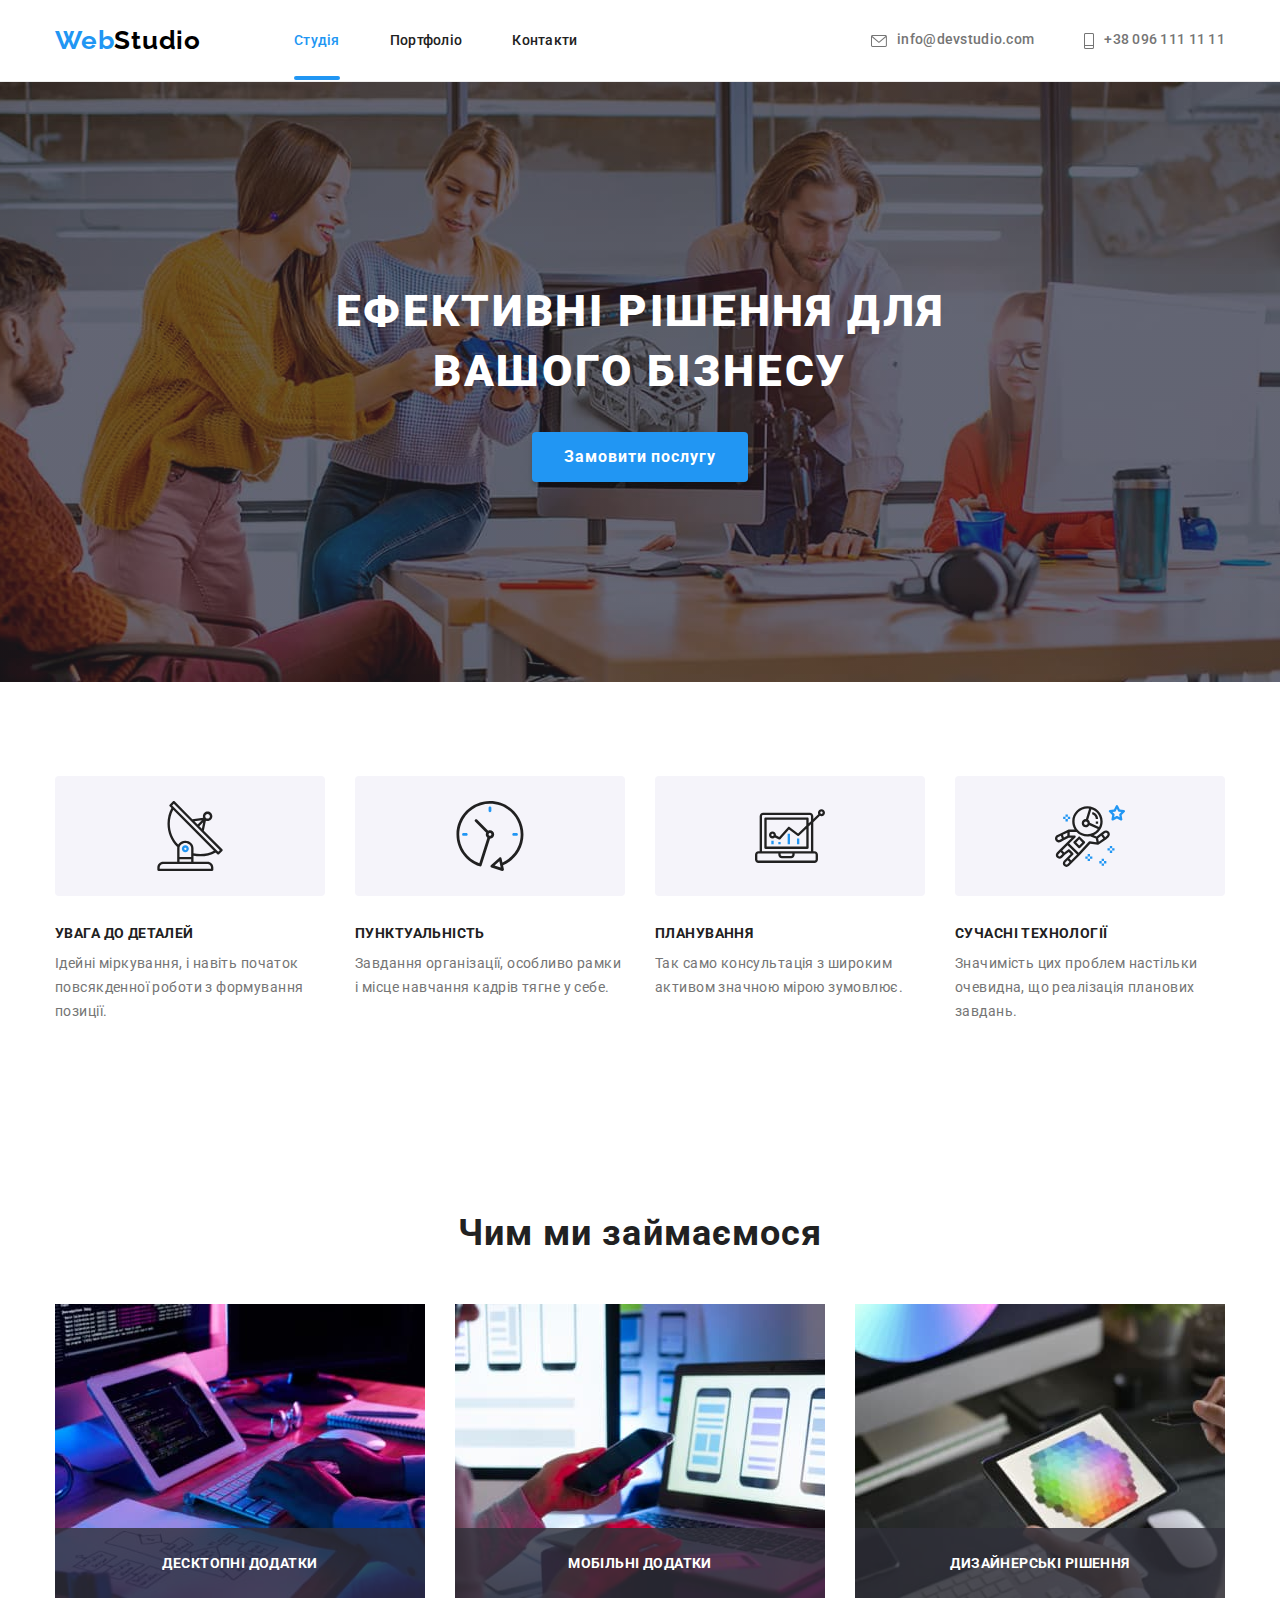
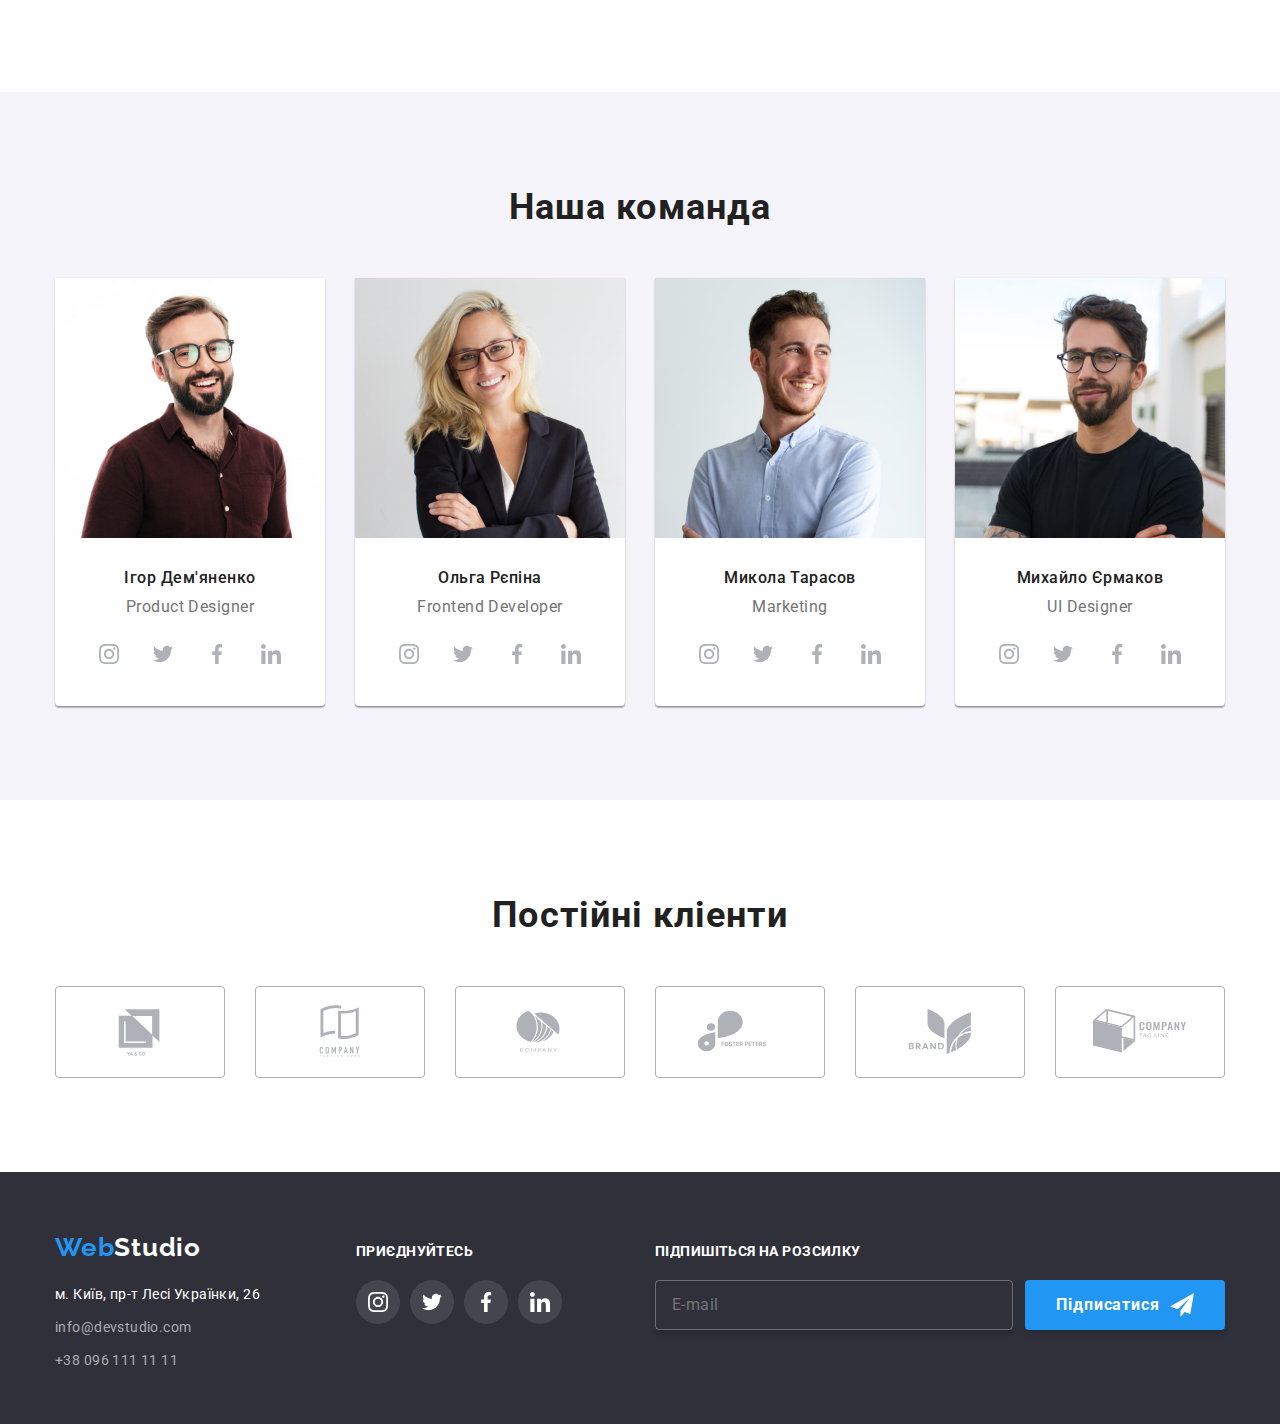
==== index.html @ 74bf46b8 "BEM&SASS" ====
<!DOCTYPE html>
<html lang="uk">

<head>
    <meta charset="UTF-8" />
    <meta http-equiv="X-UA-Compatible" content="IE=edge" />
    <meta name="viewport" content="width=device-width, initial-scale=1.0" />
    <title>Студія</title>
    <link href="https://fonts.googleapis.com/css2?family=Raleway:wght@700&family=Roboto:wght@400;500;700;900&display=swap"
        rel="stylesheet">
    <link rel="stylesheet" href="https://cdnjs.cloudflare.com/ajax/libs/modern-normalize/1.0.0/modern-normalize.min.css"/>
    <link rel="stylesheet" href="./css/reset.css">
    <link rel="stylesheet" href="./css/main.min.css">
</head>

<body>
    <!-- шапка сайту -->
    <header class="header">
        <div class="container main-nav">
        <nav class="main-nav">
                <a class="logo" href="./index.html" lang="en"><span class="logo-accent">Web</span>Studio</a>
                <ul class="site-nav list">
                    <li class="item"><a class="link current" href="./index.html">Студія</a></li>
                    <li class="item"><a class="link" href="./portfolio.html">Портфоліо</a></li>
                    <li class="item"><a class="link" href="#">Контакти</a></li>
                </ul>
        </nav>
        <ul class="contact-nav list">
            <li class="item">
                <a class="link mail-header" href="mailto:info@devstudio.com">
                <svg class="icon-envelope" width="16" height="12"><use href="./images/sprite.svg#icon-envelope"></use></svg>info@devstudio.com</a>
            </li>
            <li class="item">
                <a class="link phone-header" href="tel:+380961111111"><svg class="icon-mobile" width="10" height="16"><use href="./images/sprite.svg#icon-mobile"></use></svg>+38 096 111 11 11</a>
            </li>
        </ul>
        </div>
    </header>

    <main>    
        <!-- перша секция - HERO -->
    <section class="hero overlay">
    <div class="container hero__container">
        <h1 class="hero__title">Ефективні рішення для вашого бізнесу</h1>
        <button type="button" class="btn hero__btn" data-modal-open>Замовити послугу</button>
    </div>
    </section>
        
        <!-- першаа секція - Особливості -->
        <section class="section">
        <div class="container">
            <h2 class="visually-hidden">Особливості</h2>
            <ul class="list features-list">
                <li class="features-item">
                    <div class="features-icon">
                        <svg width="70" height="70">
                        <use href="./images/sprite.svg#icon-antenna"></use>
                        </svg>
                    </div>
                    <h3 class="features-title">УВАГА ДО ДЕТАЛЕЙ</h3>
                    <p class="features-text">Ідейні міркування, і навіть початок повсякденної роботи з формування позиції.</p>
                </li>
                <li class="features-item">
                    <div class="features-icon">
                        <svg width="70" height="70">
                            <use href="./images/sprite.svg#icon-clock"></use>
                        </svg>
                    </div>
                    <h3 class="features-title">ПУНКТУАЛЬНІСТЬ</h3>
                    <p class="features-text">Завдання організації, особливо рамки і місце навчання кадрів тягне у себе.</p>
                </li>
                <li class="features-item">
                    <div class="features-icon">
                        <svg width="70" height="70">
                            <use href="./images/sprite.svg#icon-diagram"></use>
                        </svg>
                    </div>
                    <h3 class="features-title">ПЛАНУВАННЯ</h3>
                    <p class="features-text">Так само консультація з широким активом значною мірою зумовлює.</p>
                </li>
                <li class="features-item">
                    <div class="features-icon">
                        <svg width="70" height="70">
                            <use href="./images/sprite.svg#icon-astronaut"></use>
                        </svg>
                    </div>
                    <h3 class="features-title">СУЧАСНІ ТЕХНОЛОГІЇ</h3>
                    <p class="features-text">Значимість цих проблем настільки очевидна, що реалізація планових завдань.</p>
                </li>
            </ul>
        </div>
        </section>
       
        <!-- друга секція - Чим займаємося -->
        <section class="section second">
        <div class="container">
        <h2 class="main-title">Чим ми займаємося</h2>
            <ul class="box-list">
                <li class="image thumb">
                    <img  src="./images/box_1.jpg" alt="Managment" width="370">
                    <p class="label-text">Десктопні додатки</p>
                </li>
                <li class="image thumb">
                    <img src="./images/box_2.jpg" alt="Frontend" width="370">
                    <p class="label-text">Мобільні додатки</p>
                </li>
                <li class="image thumb">
                    <img src="./images/box_3.jpg" alt="UI design" width="370">
                    <p class="label-text">Дизайнерські рішення</p>
                </li>
            </ul> 
        </div>
        </section>
        
        <!-- третя секція - Наша команда -->
        <section class="section stuff">
         <div class="container">
           <h2 class="main-title">Наша команда</h2>
            <ul class="stuff-list">
                <li class="stuff-item">
                    <img src="./images/Demyanenko.jpg" alt="Фото Ігоря Дем'яненко" width="270">
                    <div class="team-box">
                        <h3 class="stuff-name">Ігор Дем'яненко</h3>
                        <p class="stuff-position" lang="en">Product Designer</p> 
                        <ul class="social-link-list">
                            <li>
                                <a href="" aria-label="Instagram" class="social-link"><svg class="icon-social-link" width="20" height="20">
                                        <use href="./images/sprite.svg#icon-instagram"></use>
                                    </svg></a>
                            </li>
                            <li>
                                <a href="" aria-label="Twitter" class="social-link"><svg class="icon-social-link" width="20" height="20">
                                        <use href="./images/sprite.svg#icon-twitter"></use>
                                    </svg></a>
                            </li>
                            <li>
                                <a href="" aria-label="Facebook" class="social-link"><svg class="icon-social-link" width="20" height="20">
                                        <use href="./images/sprite.svg#icon-facebook"></use>
                                    </svg></a>
                            </li>
                            <li>
                                <a href="" aria-label="Linkedin" class="social-link"><svg class="icon-social-link" width="20" height="20">
                                        <use href="./images/sprite.svg#icon-linkedin"></use>
                                    </svg></a>
                            </li>
                        </ul>
                    </div>
                </li>
                <li class="stuff-item">
                    <img src="./images/Repina.jpg" alt="Фото Ольги Рєпіної" width="270">
                    <div class="team-box">
                        <h3 class="stuff-name">Ольга Рєпіна</h3>
                        <p class="stuff-position" lang="en">Frontend Developer</p>                        
                    <ul class="social-link-list">
                        <li>
                            <a href="" aria-label="Instagram" class="social-link"><svg class="icon-social-link" width="20" height="20">
                                    <use href="./images/sprite.svg#icon-instagram"></use>
                                </svg></a>
                        </li>
                        <li>
                            <a href="" aria-label="Twitter" class="social-link"><svg class="icon-social-link" width="20" height="20">
                                    <use href="./images/sprite.svg#icon-twitter"></use>
                                </svg></a>
                        </li>
                        <li>
                            <a href="" aria-label="Facebook" class="social-link"><svg class="icon-social-link" width="20" height="20">
                                    <use href="./images/sprite.svg#icon-facebook"></use>
                                </svg></a>
                        </li>
                        <li>
                            <a href="" aria-label="Linkedin" class="social-link"><svg class="icon-social-link" width="20" height="20">
                                    <use href="./images/sprite.svg#icon-linkedin"></use>
                                </svg></a>
                        </li>
                    </ul>
                </div>
                </li>
                <li class="stuff-item">
                    <img src="./images/Tarasov.jpg" alt="Фото Миколи Тарасова" width="270">
                    <div class="team-box">
                        <h3 class="stuff-name">Микола Тарасов</h3>
                        <p class="stuff-position" lang="en">Marketing</p>
                    <ul class="social-link-list">
                        <li>
                            <a href="" aria-label="Instagram" class="social-link"><svg class="icon-social-link" width="20" height="20">
                                    <use href="./images/sprite.svg#icon-instagram"></use>
                                </svg></a>
                        </li>
                        <li>
                            <a href="" aria-label="Twitter" class="social-link"><svg class="icon-social-link" width="20" height="20">
                                    <use href="./images/sprite.svg#icon-twitter"></use>
                                </svg></a>
                        </li>
                        <li>
                            <a href="" aria-label="Facebook" class="social-link"><svg class="icon-social-link" width="20" height="20">
                                    <use href="./images/sprite.svg#icon-facebook"></use>
                                </svg></a>
                        </li>
                        <li>
                            <a href="" aria-label="Linkedin" class="social-link"><svg class="icon-social-link" width="20" height="20">
                                    <use href="./images/sprite.svg#icon-linkedin"></use>
                                </svg></a>
                        </li>
                    </ul>
                    </div>
                </li>
                <li class="stuff-item">
                    <img src="./images/Ermakov.jpg" alt="фото Михайла Єрмакова" width="270">
                    <div class="team-box">
                        <h3 class="stuff-name">Михайло Єрмаков</h3>
                        <p class="stuff-position" lang="en">UI Designer</p>
                    <ul class="social-link-list">
                        <li class="social-link-items list">
                            <a href="" aria-label="Instagram" class="social-link"><svg class="icon-social-link" width="20" height="20">
                                    <use href="./images/sprite.svg#icon-instagram"></use>
                                </svg></a>
                        </li>
                        <li class="list">
                            <a href="" aria-label="Twitter" class="social-link"><svg class="icon-social-link" width="20" height="20">
                                    <use href="./images/sprite.svg#icon-twitter"></use>
                                </svg></a>
                        </li>
                        <li class="list">
                            <a href="" aria-label="Facebook" class="social-link"><svg class="icon-social-link" width="20" height="20">
                                    <use href="./images/sprite.svg#icon-facebook"></use>
                                </svg></a>
                        </li>
                        <li class="list">
                            <a href="" aria-label="Linkedin" class="social-link"><svg class="icon-social-link" width="20" height="20">
                                    <use href="./images/sprite.svg#icon-linkedin"></use>
                                </svg></a>
                        </li>
                    </ul>
                    </div>
                </li>
            </ul>
        </div>
        </section>
        <!-- четверта секція - Постійні кліенти -->
        <section class="section clients">
            <div class="container">
                <h2 class="main-title clients__main-title">Постійні кліенти</h2>
                <ul class="clients__clients-list">
                    <li>
                        <a href="" class="clients__clients-link"><svg class="clients__icon-client">
                            <use href="./images/sprite.svg#icon-client1"></use>
                        </svg></a>
                    </li>
                    <li>
                        <a href="" class="clients__clients-link"><svg class="clients__icon-client">
                            <use href="./images/sprite.svg#icon-client2"></use>
                        </svg></a>
                    </li>
                    <li>
                        <a href="" class="clients__clients-link"><svg class="clients__icon-client">
                            <use href="./images/sprite.svg#icon-client3"></use>
                        </svg></a>
                    </li>
                    <li>
                        <a href="" class="clients__clients-link"><svg class="clients__icon-client">
                            <use href="./images/sprite.svg#icon-client4"></use>
                        </svg></a>
                    </li>
                    <li>
                         <a href="" class="clients__clients-link"><svg class="clients__icon-client">
                            <use href="./images/sprite.svg#icon-client5"></use>
                        </svg></a>
                    </li>
                    <li>
                         <a href="" class="clients__clients-link"><svg class="clients__icon-client">
                            <use href="./images/sprite.svg#icon-client6"></use>
                        </svg></a>
                    </li>
                </ul>

            </div>
        </section>
    </main>
   
    <!-- підвал -->
<footer>
<div class="container">
        <div class="address-container">
        <a class="footer-logo" href="./index.html" lang="en"><span class="footer-accent">Web</span>Studio</a>
        <address class="footer-address">
            <ul>
                <li class="address"><a class="address-link" href="https://goo.gl/maps/dvsHGnvY2BBrPFE57" target="_blank" rel="noopener norefferer nofollw">м.
                        Київ, пр-т Лесі Українки, 26</a></li>
                <li class="address"><a class="mail-link" href="mailto:info@devstudio.com" lang="en">info@devstudio.com</a></li>
                <li class="address"><a class="phone-link" href="tel:+380961111111">+38 096 111 11 11</a></li>
            </ul>
        </address>
    </div>
    <div class="social-container">
        <p class="social-title">приєднуйтесь</p>
        <ul class="social-link-list">
            <li>
                <a href="" aria-label="Instagram" class="social-link"><svg class="icon-social-link" width="20" height="20">
                        <use href="./images/sprite.svg#icon-instagram"></use>
                    </svg></a>
            </li>
            <li>
                <a href="" aria-label="Twitter" class="social-link"><svg class="icon-social-link" width="20" height="20">
                        <use href="./images/sprite.svg#icon-twitter"></use>
                    </svg></a>
            </li>
            <li>
                <a href="" aria-label="Facebook" class="social-link"><svg class="icon-social-link" width="20" height="20">
                        <use href="./images/sprite.svg#icon-facebook"></use>
                    </svg></a>
            </li>
            <li">
                <a href="" aria-label="Linkedin" class="social-link"><svg class="icon-social-link" width="20" height="20">
                        <use href="./images/sprite.svg#icon-linkedin"></use>
                    </svg></a>
            </li>
        </ul>
    </div>
    <div class="send-container">
        <p class="send-title">Підпишіться на розсилку</p>
        <div class="send-box">
            <input type="email" class="send-box-input" name="send-email" placeholder="E-mail" />
            <button type="submit" class="btn send-btn">Підписатися<svg width="24" height="24">
                <use href="./images/icons.svg#icon-send"></use>
                    </svg></button>
        </div>
    </div>
</div>
</footer>
<div class="backdrop is-hidden" data-modal>
    <div class="modal">
        <button type="button" class="close-btn" data-modal-close><svg class="close-icon" width="18" height="18">
            <use href="./images/icons.svg#icon-close"></use>
        </svg></button>
                <p class="modal-title">Залиште свої дані, ми вам передзвонимо</p>
                <form class="modal-form">
                    <div class="modal-field">
                        <label for="user-name" class="modal-label">Ім'я</label>
                        <div class="input-wrap">
                            <input type="text" class="modal-input" name="user-name" id="user-name" />
                            <svg class="input-icon" width="18" height="18">
                                <use href="./images/icons.svg#icon-person"></use>
                            </svg>
                        </div>
                    </div>
                    <div class="modal-field">
                        <label for="user-phone" class="modal-label">Телефон</label>
                        <div class="input-wrap">
                            <input id="user-phone" type="tel" class="modal-input" name="user-phone"  />
                            <svg class="input-icon" width="18" height="18">
                                <use href="./images/icons.svg#icon-phone"></use>
                            </svg>
                        </div>
                    </div>
                    <div class="modal-field">
                        <label for="user-email" class="modal-label">Пошта</label>
                        <div class="input-wrap">
                            <input id="user-email" type="email" class="modal-input" name="user-email"  />
                            <svg class="input-icon" width="18" height="18">
                                <use href="./images/icons.svg#icon-email"></use>
                            </svg>
                        </div>
                    </div>
                    <div class="modal-field">
                        <label for="user-comment" class="modal-label">Коментар</label>
                        <textarea id="user-comment" name="user-comment"  class="modal-text" placeholder="Введіть текст"></textarea>
                    </div>
                    <div class="modal-field-check">
                        <input id="privacy" type="checkbox" class="input-check visually-hidden" name="privacy" value="true"  />
                        <label for="privacy" class="check-text">
                                <span><svg class="check-icon" width="16" height="15">
                                <use href="./images/icons.svg#icon-check"></use>
                                </svg></span>
                                Погоджуюся з розсилкою та приймаю<a href="#">Умови договору</a>       
                        </label>
                    </div>
                    <button type="submit" class="submit-btn btn">Відправити</button>
                </form>
                </div>
</div>
<script src="./js/modal.js"></script>
</body>
</html>
---- css/main.min.css ----
*,*::before,*::after{box-sizing:border-box}p,h1,h2,h3,h4,h5,h6{margin:0}ul,ol{margin:0;padding-left:0;list-style:none}button{cursor:pointer;font-family:inherit}address{font-style:normal}a{text-decoration:none}img{display:block}:root{--basic-color: #757575;--basic-white: #FFF;--logo-color: #000;--accent-color: #2196F3;--header-link: #212121;--hero-background: #2F303A;--section-background: #F5F4FA;--footer-contacts: rgba(255, 255, 255, 0.6);--btn-hover: #188CE8;--hero-overlay: rgba(47, 48, 58, 0.4);--client-bgnc: #AFB1B8;--transition-func: 250ms cubic-bezier(0.4, 0, 0.2, 1)}.visually-hidden{position:absolute;width:1px;height:1px;margin:-1px;border:0;padding:0;white-space:nowrap;-webkit-clip-path:inset(100%);clip-path:inset(100%);clip:rect(0 0 0 0);overflow:hidden}.is-hidden{visibility:hidden;opacity:0;pointer-events:none}html{box-sizing:border-box}body{font-family:"Roboto",sans-serif;color:var(--basic-color);background-color:var(--basic-white)}.logo{display:block;padding-top:25px;padding-bottom:25px;margin-right:93px;font-family:"Raleway",sans-serif;font-weight:700;font-size:26px;line-height:1.2;letter-spacing:.03em;color:var(--logo-color);text-decoration:none}.logo-accent{color:var(--accent-color);text-decoration:none}.link{color:var(--header-link);text-decoration:none;font-weight:500;font-size:14px;line-height:1.1;letter-spacing:.02em}.main-nav{display:flex;align-items:center}.site-nav{display:flex}.site-nav .link{display:block;padding-top:32px;padding-bottom:32px;transition:color var(--transition-func),text-shadow var(--transition-func)}.site-nav .link:hover,.site-nav .link:focus,.site-nav .link:active{color:var(--accent-color);text-shadow:0px 4px 4px rgba(0,0,0,.25)}.site-nav .item{position:relative}.site-nav .item:not(:last-child){margin-right:50px}.current{color:var(--accent-color)}.current::after{content:"";position:absolute;left:0;bottom:0;height:4px;border-radius:2px;width:100%;background-color:var(--accent-color)}.contact-nav{display:flex;margin-left:auto}.contact-nav .item:not(:last-child){margin-right:50px}.contact-nav .item{align-items:center}.contact-nav .link{display:block;padding-top:32px;padding-bottom:32px;color:var(--basic-color);text-decoration:none;font-weight:500;font-size:14px;line-height:1.1;letter-spacing:.02em;transition:color var(--transition-func)}.contact-nav .link:hover,.contact-nav .link:focus{color:var(--accent-color)}.icon-envelope{fill:currentColor;margin-right:10px;vertical-align:middle}.icon-mobile{fill:currentColor;margin-right:10px;vertical-align:middle}.btn{color:var(--basic-white);background-color:var(--accent-color);font-weight:700;font-size:16px;line-height:1.88;letter-spacing:.06em;box-shadow:0px 4px 4px rgba(0,0,0,.15);border-style:none;border-radius:4px;transition:background-color var(--transition-func),box-shadow var(--transition-func)}.btn:hover,.btn:focus{background-color:var(--btn-hover);box-shadow:0px 4px 4px rgba(0,0,0,.25)}.section{padding-top:94px;padding-bottom:94px}.container{width:1200px;margin-left:auto;margin-right:auto;padding-left:15px;padding-right:15px}.overlay{max-width:1600px;height:600px;margin-left:auto;margin-right:auto;background-color:#757575;background-image:linear-gradient(to right, var(--hero-overlay), var(--hero-overlay)),url("../images/hero-image.jpg");background-repeat:no-repeat;background-position:center;background-size:cover}.main-title{margin-bottom:50px;font-size:36px;font-weight:700;line-height:1.17;letter-spacing:.03em;text-align:center;color:var(--header-link)}.list{display:flex;justify-content:center}.social-link{width:44px;height:44px;display:inline-flex;align-items:center;justify-content:center;border:none;border-radius:50%;color:#afb1b8;background-color:rgba(0,0,0,0);transition:color var(--transition-func),background-color var(--transition-func)}.social-link:hover,.social-link:focus{background-color:var(--accent-color);color:#fff}.icon-social-link{fill:currentColor;transition:fill var(--transition-func)}.icon-social-link:hover,.icon-social-link:focus{fill:currentColor}.header{border-bottom:1px solid #ececec}.hero{padding-top:200px;padding-bottom:200px;background-color:var(--hero-background);text-align:center}.hero__container{width:696px}.hero__title{margin-bottom:30px;color:var(--basic-white);font-weight:900;font-size:44px;line-height:1.36;letter-spacing:.06em;text-transform:uppercase}.hero__btn{padding:10px 32px}.features-list{display:flex;gap:30px}.features-item{flex-basis:calc((100% - 90px)/4)}.features-icon{width:270px;height:120px;display:flex;justify-content:center;align-items:center;margin-bottom:30px;background-color:#f5f4fa;border-radius:4px}.features-title{margin-bottom:10px;color:var(--header-link);font-weight:700;font-size:14px;line-height:1.14;letter-spacing:.03em;text-transform:uppercase}.features-text{margin-bottom:0;font-size:14px;line-height:1.7;letter-spacing:.03em}.box-list{display:flex;justify-content:center;font-size:0;gap:30px;margin:0 auto}.image.thumb{position:relative;overflow:hidden}.label-text{font-family:"Roboto";font-weight:700;font-size:14px;line-height:16px;text-align:center;align-items:center;letter-spacing:.03em;text-transform:uppercase;color:var(--basic-white);background-color:rgba(47,48,58,.8);width:100%;height:70px;position:absolute;bottom:0;right:0;margin:0;padding-top:27px;padding-bottom:27px}.section.stuff{background-color:var(--section-background)}.stuff-list{display:flex;justify-content:center}.stuff-item{font-size:0;background:var(--basic-white);box-shadow:0px 1px 3px rgba(0,0,0,.12),0px 1px 1px rgba(0,0,0,.14),0px 2px 1px rgba(0,0,0,.2);border-radius:0px 0px 4px 4px}.stuff-item:not(:last-child){margin-right:30px}.stuff-name{margin-bottom:10px;color:var(--header-link);font-weight:500;font-size:16px;line-height:1.19;letter-spacing:.03em;text-align:center}.stuff-position{margin:0;color:var(--basic-color);font-size:16px;line-height:1.19;letter-spacing:.03em;text-align:center;margin-bottom:16px}.team-box{padding:30px 32px}.social-link-list{display:flex;gap:10px}.clients__clients-list{display:flex;gap:30px}.clients__clients-link{display:flex;width:170px;height:92px;color:#afb1b8;border:1px solid #afb1b8;border-radius:4px;display:flex;justify-content:center;align-items:center;transition:color var(--transition-func),border-color var(--transition-func)}.clients__clients-link:hover,.clients__clients-link:focus{color:var(--accent-color);border-color:var(--accent-color)}.clients__icon-client{width:106px;height:60px;fill:currentColor}.clients__icon-client:hover,.clients__icon-client:focus{fill:currentColor}footer{height:252px;margin:0 auto;background-color:var(--hero-background);padding-top:60px;padding-bottom:60px}footer .container{display:flex;align-items:baseline}.address-container{margin-right:70px;width:231px;height:132px}.footer-logo,.footer-accent{font-family:"Raleway";font-weight:700;font-size:26px;line-height:31px;letter-spacing:.03em;text-decoration:none}.footer-logo{color:var(--basic-white)}.footer-accent{color:var(--accent-color)}.footer-address{font-style:normal;margin-top:20px}.address:not(:last-child){margin-bottom:9px}.address-link,.mail-link,.phone-link{text-decoration:none;font-weight:400;font-size:14px;line-height:1.71;letter-spacing:.03em;transition:color var(--transition-func),text-shadow var(--transition-func)}.address-link{color:var(--basic-white)}.mail-link,.phone-link{color:var(--footer-contacts)}.address-link:hover,.mail-link:hover,.phone-link:hover,.address-link:focus,.mail-link:focus,.phone-link:focus{color:var(--accent-color);text-shadow:0px 4px 4px rgba(0,0,0,.25)}.social-container{margin-right:93px;width:206px;padding:0}.social-title,.send-title{text-transform:uppercase;font-family:"Roboto";font-style:normal;font-weight:700;font-size:14px;line-height:1.14;letter-spacing:.03em;text-transform:uppercase;color:#fff;margin-bottom:20px}.social-link{background-color:rgba(255,255,255,.1)}footer .icon-social-link{color:#fff}.send-container{max-width:570px;padding:0}.send-box{padding:0;margin:0;display:flex;align-items:center;justify-content:center;gap:12px}.send-box-input{width:358px;height:50px;font-style:normal;font-weight:400;font-size:16px;line-height:1.25;display:flex;align-items:center;letter-spacing:.03em;background-color:rgba(0,0,0,0);border:1px solid rgba(255,255,255,.3);box-shadow:0px 4px 4px rgba(0,0,0,.15);border-radius:4px;padding-left:16px}.send-box-input:focus{color:#757575}.send-btn{width:200px;height:50px;display:flex;align-items:center;justify-content:center;gap:10px}backdrop{position:fixed;top:0;width:100%;height:100%;background-color:rgba(0,0,0,.2);border:1px solid rgba(0,0,0,.1019607843);box-shadow:0px 1px 3px rgba(0,0,0,.12),0px 1px 1px rgba(0,0,0,.14),0px 2px 1px rgba(0,0,0,.2);border-radius:4px;transition:opacity 300ms linear,visibility 300ms linear}.modal{width:528px;min-height:581px;background-color:#fff;border-radius:4px;box-shadow:0px 1px 3px rgba(0,0,0,.12),0px 1px 1px rgba(0,0,0,.14),0px 2px 1px rgba(0,0,0,.2);position:absolute;top:50%;left:50%;transform:translate(-50%, -50%) scaleY(1);transition:transform 500ms cubic-bezier(0.4, 0, 0.2, 1);padding:40px}.backdrop.is-hidden .modal{transform:translate(-50%, 0%) scale(0)}.close-btn{position:absolute;right:8px;top:8px;width:30px;height:30px;border:1px solid rgba(0,0,0,.1);border-radius:50%;background-color:rgba(0,0,0,0);color:#000;display:flex;align-items:center;justify-content:center}.close-btn:hover,.close-btn:focus{fill:var(--accent-color)}.modal-title{font-weight:700;color:#212121;font-size:20px;line-height:1.15;text-align:center;color:var(--header-link);margin-bottom:12px}.modal-field{margin-bottom:10px}.modal-label{font-size:12px;line-height:1.16;letter-spacing:.01em;margin-bottom:4px;color:var(--basic-color)}.modal-input{width:100%;height:40px;outline:rgba(0,0,0,0);font-size:14px;padding-left:32px;border:1px solid rgba(33,33,33,.2);border-radius:4px}.modal-input:focus{border-color:var(--accent-color)}.modal-input:focus+.input-icon{fill:var(--accent-color)}.input-wrap{position:relative}.input-icon{position:absolute;left:12px;top:50%;transform:translateY(-50%)}.modal-text{width:100%;height:120px;font-size:12px;line-height:1.16;letter-spacing:.01em;border:1px solid rgba(33,33,33,.2);border-radius:4px;outline:rgba(0,0,0,0);color:rgba(117,117,117,.5);padding:12px 16px;resize:none;color:rgba(117,117,117,.5)}.modal-field-check{margin:0;padding:0;width:428px}.check-text{font-size:14px;line-height:1.71;color:var(--basic-color);display:flex;align-items:center;justify-content:center;margin:0;padding:0;margin-bottom:30px}.check-text span{width:16px;height:15px;border:2px solid #303030;border-radius:3px;margin-right:7px;fill:rgba(0,0,0,0);display:flex}.check-text a{font-size:inherit;line-height:1.71;text-decoration:underline;text-underline-position:under;color:var(--accent-color);margin-left:9px}.input-check:checked+.check-text span{background-color:var(--accent-color);border:rgba(0,0,0,0);fill:#fff}.input-check:focus+.check-text span{border-color:var(--accent-color)}.submit-btn{width:200px;height:50px;display:flex;align-items:center;justify-content:center;margin:0 auto;cursor:pointer}.portfolio__portfolio-list{margin-bottom:50px;gap:8px}.portfolio__portfolio-list-btn{padding:6px 22px;color:var(--header-link);background-color:var(--section-background);font-family:inherit;font-weight:500;font-size:16px;line-height:1.62;letter-spacing:.03em;border:1px solid rgba(0,0,0,0);border-style:none;border-radius:4px;cursor:pointer;transition:color var(--transition-func),background-color var(--transition-func),box-shadow var(--transition-func)}.portfolio__portfolio-list-btn:focus,.portfolio__portfolio-list-btn:hover,.portfolio__portfolio-list-btn:active{color:var(--basic-white);background-color:var(--accent-color);box-shadow:0px 4px 4px rgba(0,0,0,.25)}.portfolio__card.list{display:flex;flex-wrap:wrap;gap:30px}.portfolio__card-poster{width:370px;transition:box-shadow var(--transition-func)}.portfolio__card-poster:hover,.portfolio__card-poster:focus{box-shadow:0px 4px 4px rgba(0,0,0,.25)}.portfolio__card-poster:hover .portfolio__overlay-text{transform:translateY(0)}.portfolio__card-poster img{display:block;width:100%;height:auto}.portfolio__poster-content{margin:0;padding:20px 24px;border-left:1px solid #eee;border-right:1px solid #eee;border-bottom:1px solid #eee}.portfolio__poster-title{margin-bottom:4px;color:var(--header-link);font-weight:700;font-size:18px;line-height:2;letter-spacing:.06em}.portfolio__poster-descr{margin:0;color:var(--basic-color);font-size:16px;line-height:1.88;letter-spacing:.03em}.portfolio__box-overlay{position:relative;overflow:hidden}.portfolio__overlay-text{font-size:18px;line-height:1.56;letter-spacing:.03em;color:var(--basic-white);background-color:rgba(33,150,243,.9);padding:63px 24px;margin:0;height:100%;position:absolute;top:0;transform:translateY(100%);transition:transform 300ms ease}/*# sourceMappingURL=main.min.css.map */
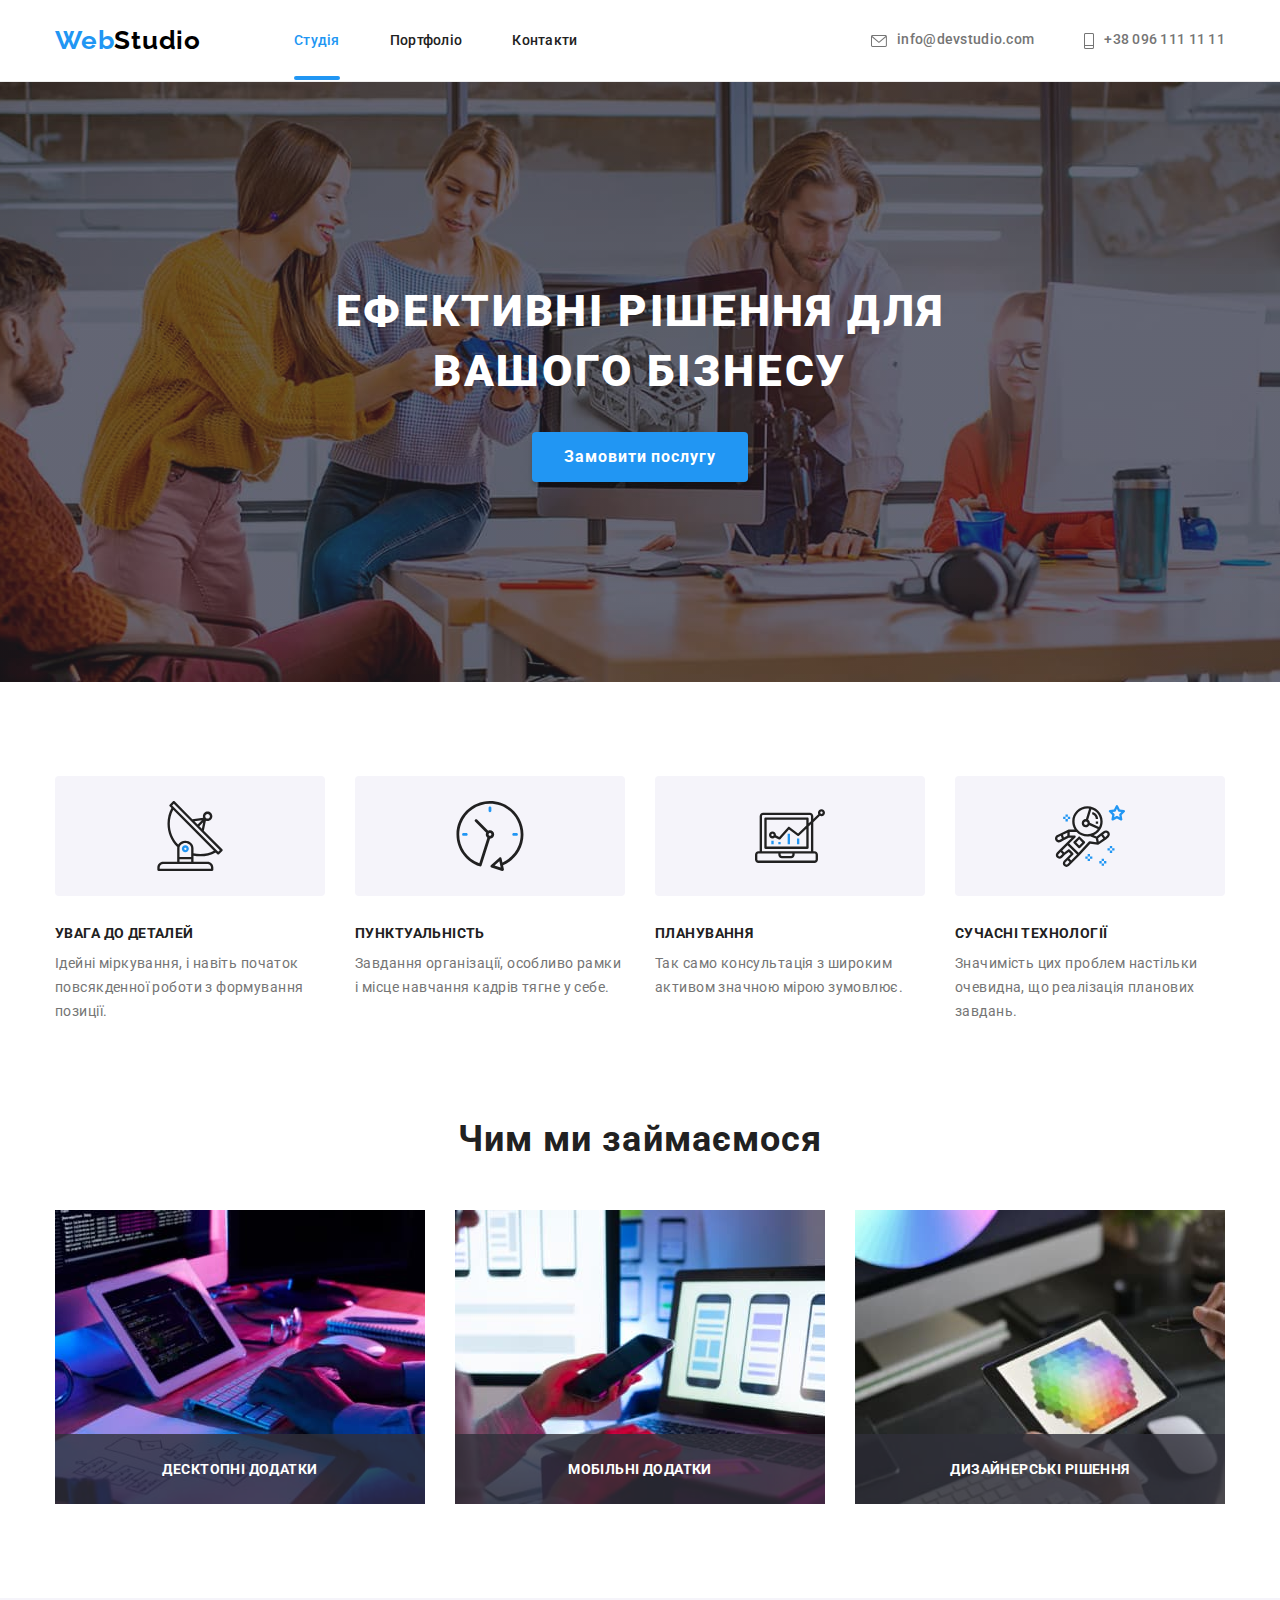
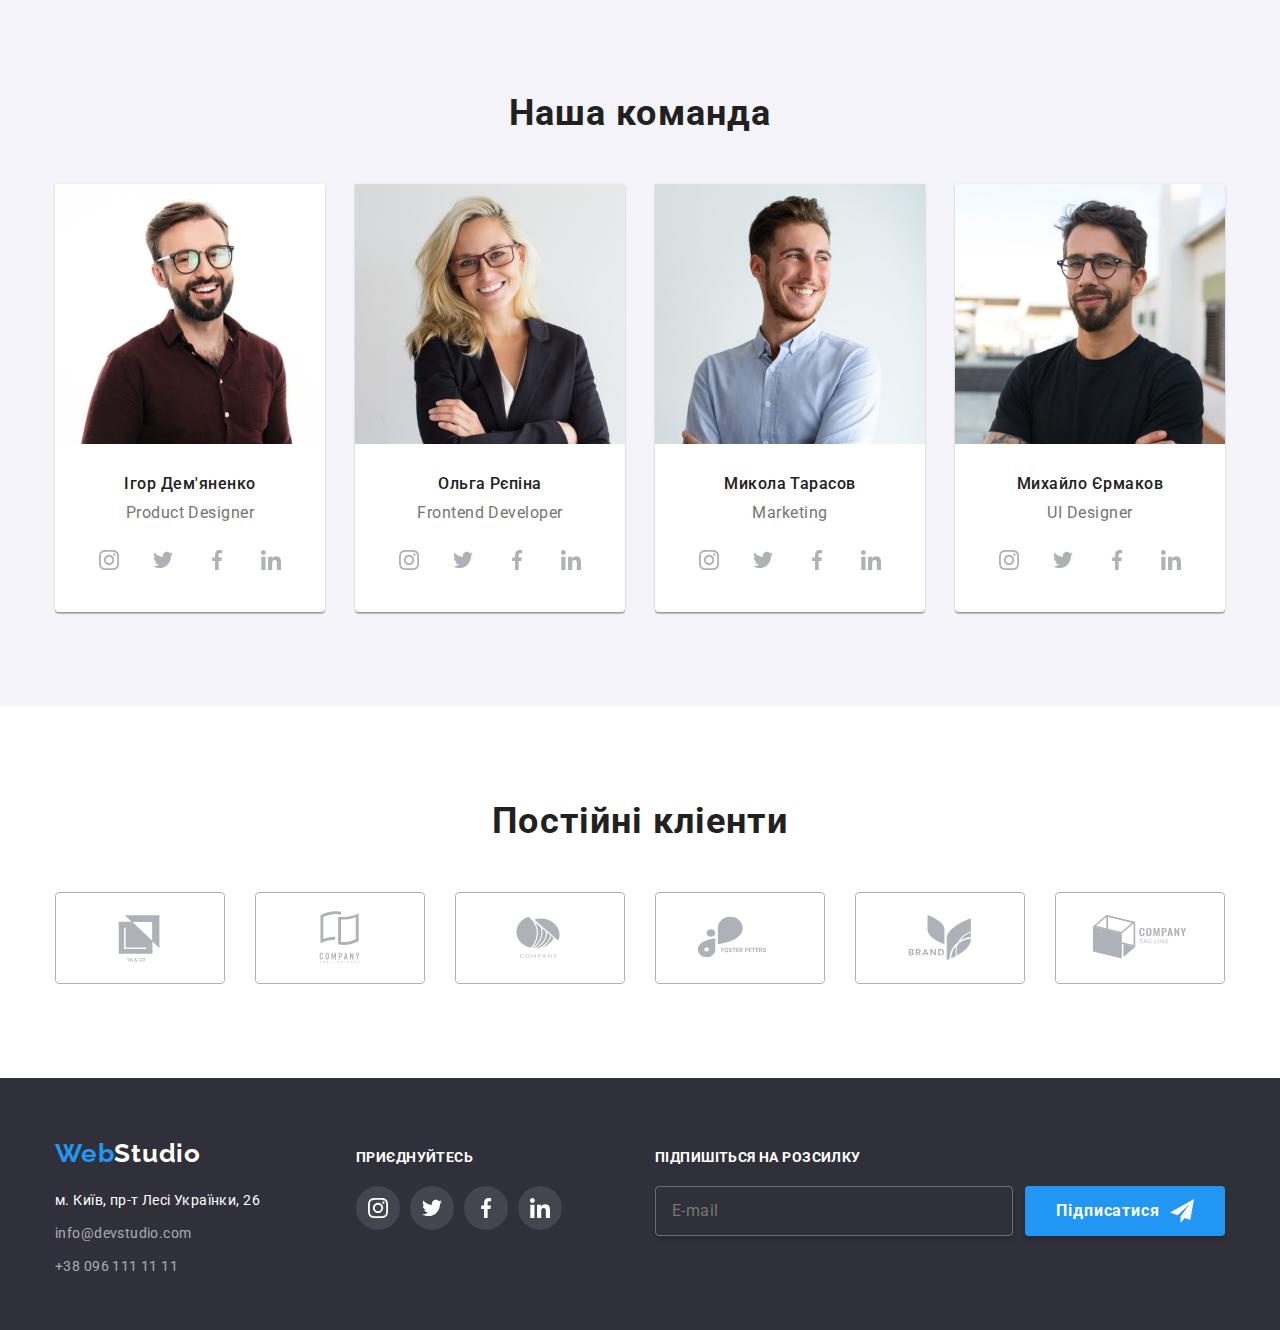
==== commit 5f74190a: "Padding first section" ====
--- a/index.html
+++ b/index.html
@@ -47,7 +47,7 @@
     </section>
         
         <!-- першаа секція - Особливості -->
-        <section class="section">
+        <section class="features">
         <div class="container">
             <h2 class="visually-hidden">Особливості</h2>
             <ul class="list features-list">
@@ -92,7 +92,7 @@
         </section>
        
         <!-- друга секція - Чим займаємося -->
-        <section class="section second">
+        <section class="section">
         <div class="container">
         <h2 class="main-title">Чим ми займаємося</h2>
             <ul class="box-list">
@@ -309,7 +309,7 @@
                         <use href="./images/sprite.svg#icon-facebook"></use>
                     </svg></a>
             </li>
-            <li">
+            <li>
                 <a href="" aria-label="Linkedin" class="social-link"><svg class="icon-social-link" width="20" height="20">
                         <use href="./images/sprite.svg#icon-linkedin"></use>
                     </svg></a>
--- a/css/main.min.css
+++ b/css/main.min.css
@@ -1 +1 @@
-*,*::before,*::after{box-sizing:border-box}p,h1,h2,h3,h4,h5,h6{margin:0}ul,ol{margin:0;padding-left:0;list-style:none}button{cursor:pointer;font-family:inherit}address{font-style:normal}a{text-decoration:none}img{display:block}:root{--basic-color: #757575;--basic-white: #FFF;--logo-color: #000;--accent-color: #2196F3;--header-link: #212121;--hero-background: #2F303A;--section-background: #F5F4FA;--footer-contacts: rgba(255, 255, 255, 0.6);--btn-hover: #188CE8;--hero-overlay: rgba(47, 48, 58, 0.4);--client-bgnc: #AFB1B8;--transition-func: 250ms cubic-bezier(0.4, 0, 0.2, 1)}.visually-hidden{position:absolute;width:1px;height:1px;margin:-1px;border:0;padding:0;white-space:nowrap;-webkit-clip-path:inset(100%);clip-path:inset(100%);clip:rect(0 0 0 0);overflow:hidden}.is-hidden{visibility:hidden;opacity:0;pointer-events:none}html{box-sizing:border-box}body{font-family:"Roboto",sans-serif;color:var(--basic-color);background-color:var(--basic-white)}.logo{display:block;padding-top:25px;padding-bottom:25px;margin-right:93px;font-family:"Raleway",sans-serif;font-weight:700;font-size:26px;line-height:1.2;letter-spacing:.03em;color:var(--logo-color);text-decoration:none}.logo-accent{color:var(--accent-color);text-decoration:none}.link{color:var(--header-link);text-decoration:none;font-weight:500;font-size:14px;line-height:1.1;letter-spacing:.02em}.main-nav{display:flex;align-items:center}.site-nav{display:flex}.site-nav .link{display:block;padding-top:32px;padding-bottom:32px;transition:color var(--transition-func),text-shadow var(--transition-func)}.site-nav .link:hover,.site-nav .link:focus,.site-nav .link:active{color:var(--accent-color);text-shadow:0px 4px 4px rgba(0,0,0,.25)}.site-nav .item{position:relative}.site-nav .item:not(:last-child){margin-right:50px}.current{color:var(--accent-color)}.current::after{content:"";position:absolute;left:0;bottom:0;height:4px;border-radius:2px;width:100%;background-color:var(--accent-color)}.contact-nav{display:flex;margin-left:auto}.contact-nav .item:not(:last-child){margin-right:50px}.contact-nav .item{align-items:center}.contact-nav .link{display:block;padding-top:32px;padding-bottom:32px;color:var(--basic-color);text-decoration:none;font-weight:500;font-size:14px;line-height:1.1;letter-spacing:.02em;transition:color var(--transition-func)}.contact-nav .link:hover,.contact-nav .link:focus{color:var(--accent-color)}.icon-envelope{fill:currentColor;margin-right:10px;vertical-align:middle}.icon-mobile{fill:currentColor;margin-right:10px;vertical-align:middle}.btn{color:var(--basic-white);background-color:var(--accent-color);font-weight:700;font-size:16px;line-height:1.88;letter-spacing:.06em;box-shadow:0px 4px 4px rgba(0,0,0,.15);border-style:none;border-radius:4px;transition:background-color var(--transition-func),box-shadow var(--transition-func)}.btn:hover,.btn:focus{background-color:var(--btn-hover);box-shadow:0px 4px 4px rgba(0,0,0,.25)}.section{padding-top:94px;padding-bottom:94px}.container{width:1200px;margin-left:auto;margin-right:auto;padding-left:15px;padding-right:15px}.overlay{max-width:1600px;height:600px;margin-left:auto;margin-right:auto;background-color:#757575;background-image:linear-gradient(to right, var(--hero-overlay), var(--hero-overlay)),url("../images/hero-image.jpg");background-repeat:no-repeat;background-position:center;background-size:cover}.main-title{margin-bottom:50px;font-size:36px;font-weight:700;line-height:1.17;letter-spacing:.03em;text-align:center;color:var(--header-link)}.list{display:flex;justify-content:center}.social-link{width:44px;height:44px;display:inline-flex;align-items:center;justify-content:center;border:none;border-radius:50%;color:#afb1b8;background-color:rgba(0,0,0,0);transition:color var(--transition-func),background-color var(--transition-func)}.social-link:hover,.social-link:focus{background-color:var(--accent-color);color:#fff}.icon-social-link{fill:currentColor;transition:fill var(--transition-func)}.icon-social-link:hover,.icon-social-link:focus{fill:currentColor}.header{border-bottom:1px solid #ececec}.hero{padding-top:200px;padding-bottom:200px;background-color:var(--hero-background);text-align:center}.hero__container{width:696px}.hero__title{margin-bottom:30px;color:var(--basic-white);font-weight:900;font-size:44px;line-height:1.36;letter-spacing:.06em;text-transform:uppercase}.hero__btn{padding:10px 32px}.features-list{display:flex;gap:30px}.features-item{flex-basis:calc((100% - 90px)/4)}.features-icon{width:270px;height:120px;display:flex;justify-content:center;align-items:center;margin-bottom:30px;background-color:#f5f4fa;border-radius:4px}.features-title{margin-bottom:10px;color:var(--header-link);font-weight:700;font-size:14px;line-height:1.14;letter-spacing:.03em;text-transform:uppercase}.features-text{margin-bottom:0;font-size:14px;line-height:1.7;letter-spacing:.03em}.box-list{display:flex;justify-content:center;font-size:0;gap:30px;margin:0 auto}.image.thumb{position:relative;overflow:hidden}.label-text{font-family:"Roboto";font-weight:700;font-size:14px;line-height:16px;text-align:center;align-items:center;letter-spacing:.03em;text-transform:uppercase;color:var(--basic-white);background-color:rgba(47,48,58,.8);width:100%;height:70px;position:absolute;bottom:0;right:0;margin:0;padding-top:27px;padding-bottom:27px}.section.stuff{background-color:var(--section-background)}.stuff-list{display:flex;justify-content:center}.stuff-item{font-size:0;background:var(--basic-white);box-shadow:0px 1px 3px rgba(0,0,0,.12),0px 1px 1px rgba(0,0,0,.14),0px 2px 1px rgba(0,0,0,.2);border-radius:0px 0px 4px 4px}.stuff-item:not(:last-child){margin-right:30px}.stuff-name{margin-bottom:10px;color:var(--header-link);font-weight:500;font-size:16px;line-height:1.19;letter-spacing:.03em;text-align:center}.stuff-position{margin:0;color:var(--basic-color);font-size:16px;line-height:1.19;letter-spacing:.03em;text-align:center;margin-bottom:16px}.team-box{padding:30px 32px}.social-link-list{display:flex;gap:10px}.clients__clients-list{display:flex;gap:30px}.clients__clients-link{display:flex;width:170px;height:92px;color:#afb1b8;border:1px solid #afb1b8;border-radius:4px;display:flex;justify-content:center;align-items:center;transition:color var(--transition-func),border-color var(--transition-func)}.clients__clients-link:hover,.clients__clients-link:focus{color:var(--accent-color);border-color:var(--accent-color)}.clients__icon-client{width:106px;height:60px;fill:currentColor}.clients__icon-client:hover,.clients__icon-client:focus{fill:currentColor}footer{height:252px;margin:0 auto;background-color:var(--hero-background);padding-top:60px;padding-bottom:60px}footer .container{display:flex;align-items:baseline}.address-container{margin-right:70px;width:231px;height:132px}.footer-logo,.footer-accent{font-family:"Raleway";font-weight:700;font-size:26px;line-height:31px;letter-spacing:.03em;text-decoration:none}.footer-logo{color:var(--basic-white)}.footer-accent{color:var(--accent-color)}.footer-address{font-style:normal;margin-top:20px}.address:not(:last-child){margin-bottom:9px}.address-link,.mail-link,.phone-link{text-decoration:none;font-weight:400;font-size:14px;line-height:1.71;letter-spacing:.03em;transition:color var(--transition-func),text-shadow var(--transition-func)}.address-link{color:var(--basic-white)}.mail-link,.phone-link{color:var(--footer-contacts)}.address-link:hover,.mail-link:hover,.phone-link:hover,.address-link:focus,.mail-link:focus,.phone-link:focus{color:var(--accent-color);text-shadow:0px 4px 4px rgba(0,0,0,.25)}.social-container{margin-right:93px;width:206px;padding:0}.social-title,.send-title{text-transform:uppercase;font-family:"Roboto";font-style:normal;font-weight:700;font-size:14px;line-height:1.14;letter-spacing:.03em;text-transform:uppercase;color:#fff;margin-bottom:20px}.social-link{background-color:rgba(255,255,255,.1)}footer .icon-social-link{color:#fff}.send-container{max-width:570px;padding:0}.send-box{padding:0;margin:0;display:flex;align-items:center;justify-content:center;gap:12px}.send-box-input{width:358px;height:50px;font-style:normal;font-weight:400;font-size:16px;line-height:1.25;display:flex;align-items:center;letter-spacing:.03em;background-color:rgba(0,0,0,0);border:1px solid rgba(255,255,255,.3);box-shadow:0px 4px 4px rgba(0,0,0,.15);border-radius:4px;padding-left:16px}.send-box-input:focus{color:#757575}.send-btn{width:200px;height:50px;display:flex;align-items:center;justify-content:center;gap:10px}backdrop{position:fixed;top:0;width:100%;height:100%;background-color:rgba(0,0,0,.2);border:1px solid rgba(0,0,0,.1019607843);box-shadow:0px 1px 3px rgba(0,0,0,.12),0px 1px 1px rgba(0,0,0,.14),0px 2px 1px rgba(0,0,0,.2);border-radius:4px;transition:opacity 300ms linear,visibility 300ms linear}.modal{width:528px;min-height:581px;background-color:#fff;border-radius:4px;box-shadow:0px 1px 3px rgba(0,0,0,.12),0px 1px 1px rgba(0,0,0,.14),0px 2px 1px rgba(0,0,0,.2);position:absolute;top:50%;left:50%;transform:translate(-50%, -50%) scaleY(1);transition:transform 500ms cubic-bezier(0.4, 0, 0.2, 1);padding:40px}.backdrop.is-hidden .modal{transform:translate(-50%, 0%) scale(0)}.close-btn{position:absolute;right:8px;top:8px;width:30px;height:30px;border:1px solid rgba(0,0,0,.1);border-radius:50%;background-color:rgba(0,0,0,0);color:#000;display:flex;align-items:center;justify-content:center}.close-btn:hover,.close-btn:focus{fill:var(--accent-color)}.modal-title{font-weight:700;color:#212121;font-size:20px;line-height:1.15;text-align:center;color:var(--header-link);margin-bottom:12px}.modal-field{margin-bottom:10px}.modal-label{font-size:12px;line-height:1.16;letter-spacing:.01em;margin-bottom:4px;color:var(--basic-color)}.modal-input{width:100%;height:40px;outline:rgba(0,0,0,0);font-size:14px;padding-left:32px;border:1px solid rgba(33,33,33,.2);border-radius:4px}.modal-input:focus{border-color:var(--accent-color)}.modal-input:focus+.input-icon{fill:var(--accent-color)}.input-wrap{position:relative}.input-icon{position:absolute;left:12px;top:50%;transform:translateY(-50%)}.modal-text{width:100%;height:120px;font-size:12px;line-height:1.16;letter-spacing:.01em;border:1px solid rgba(33,33,33,.2);border-radius:4px;outline:rgba(0,0,0,0);color:rgba(117,117,117,.5);padding:12px 16px;resize:none;color:rgba(117,117,117,.5)}.modal-field-check{margin:0;padding:0;width:428px}.check-text{font-size:14px;line-height:1.71;color:var(--basic-color);display:flex;align-items:center;justify-content:center;margin:0;padding:0;margin-bottom:30px}.check-text span{width:16px;height:15px;border:2px solid #303030;border-radius:3px;margin-right:7px;fill:rgba(0,0,0,0);display:flex}.check-text a{font-size:inherit;line-height:1.71;text-decoration:underline;text-underline-position:under;color:var(--accent-color);margin-left:9px}.input-check:checked+.check-text span{background-color:var(--accent-color);border:rgba(0,0,0,0);fill:#fff}.input-check:focus+.check-text span{border-color:var(--accent-color)}.submit-btn{width:200px;height:50px;display:flex;align-items:center;justify-content:center;margin:0 auto;cursor:pointer}.portfolio__portfolio-list{margin-bottom:50px;gap:8px}.portfolio__portfolio-list-btn{padding:6px 22px;color:var(--header-link);background-color:var(--section-background);font-family:inherit;font-weight:500;font-size:16px;line-height:1.62;letter-spacing:.03em;border:1px solid rgba(0,0,0,0);border-style:none;border-radius:4px;cursor:pointer;transition:color var(--transition-func),background-color var(--transition-func),box-shadow var(--transition-func)}.portfolio__portfolio-list-btn:focus,.portfolio__portfolio-list-btn:hover,.portfolio__portfolio-list-btn:active{color:var(--basic-white);background-color:var(--accent-color);box-shadow:0px 4px 4px rgba(0,0,0,.25)}.portfolio__card.list{display:flex;flex-wrap:wrap;gap:30px}.portfolio__card-poster{width:370px;transition:box-shadow var(--transition-func)}.portfolio__card-poster:hover,.portfolio__card-poster:focus{box-shadow:0px 4px 4px rgba(0,0,0,.25)}.portfolio__card-poster:hover .portfolio__overlay-text{transform:translateY(0)}.portfolio__card-poster img{display:block;width:100%;height:auto}.portfolio__poster-content{margin:0;padding:20px 24px;border-left:1px solid #eee;border-right:1px solid #eee;border-bottom:1px solid #eee}.portfolio__poster-title{margin-bottom:4px;color:var(--header-link);font-weight:700;font-size:18px;line-height:2;letter-spacing:.06em}.portfolio__poster-descr{margin:0;color:var(--basic-color);font-size:16px;line-height:1.88;letter-spacing:.03em}.portfolio__box-overlay{position:relative;overflow:hidden}.portfolio__overlay-text{font-size:18px;line-height:1.56;letter-spacing:.03em;color:var(--basic-white);background-color:rgba(33,150,243,.9);padding:63px 24px;margin:0;height:100%;position:absolute;top:0;transform:translateY(100%);transition:transform 300ms ease}/*# sourceMappingURL=main.min.css.map */+*,*::before,*::after{box-sizing:border-box}p,h1,h2,h3,h4,h5,h6{margin:0}ul,ol{margin:0;padding-left:0;list-style:none}button{cursor:pointer;font-family:inherit}address{font-style:normal}a{text-decoration:none}img{display:block}:root{--basic-color: #757575;--basic-white: #FFF;--logo-color: #000;--accent-color: #2196F3;--header-link: #212121;--hero-background: #2F303A;--section-background: #F5F4FA;--footer-contacts: rgba(255, 255, 255, 0.6);--btn-hover: #188CE8;--hero-overlay: rgba(47, 48, 58, 0.4);--client-bgnc: #AFB1B8;--transition-func: 250ms cubic-bezier(0.4, 0, 0.2, 1)}.visually-hidden{position:absolute;width:1px;height:1px;margin:-1px;border:0;padding:0;white-space:nowrap;-webkit-clip-path:inset(100%);clip-path:inset(100%);clip:rect(0 0 0 0);overflow:hidden}.is-hidden{visibility:hidden;opacity:0;pointer-events:none}html{box-sizing:border-box}body{font-family:"Roboto",sans-serif;color:var(--basic-color);background-color:var(--basic-white)}.logo{display:block;padding-top:25px;padding-bottom:25px;margin-right:93px;font-family:"Raleway",sans-serif;font-weight:700;font-size:26px;line-height:1.2;letter-spacing:.03em;color:var(--logo-color);text-decoration:none}.logo-accent{color:var(--accent-color);text-decoration:none}.link{color:var(--header-link);text-decoration:none;font-weight:500;font-size:14px;line-height:1.1;letter-spacing:.02em}.main-nav{display:flex;align-items:center}.site-nav{display:flex}.site-nav .link{display:block;padding-top:32px;padding-bottom:32px;transition:color var(--transition-func),text-shadow var(--transition-func)}.site-nav .link:hover,.site-nav .link:focus,.site-nav .link:active{color:var(--accent-color);text-shadow:0px 4px 4px rgba(0,0,0,.25)}.site-nav .item{position:relative}.site-nav .item:not(:last-child){margin-right:50px}.current{color:var(--accent-color)}.current::after{content:"";position:absolute;left:0;bottom:0;height:4px;border-radius:2px;width:100%;background-color:var(--accent-color)}.contact-nav{display:flex;margin-left:auto}.contact-nav .item:not(:last-child){margin-right:50px}.contact-nav .item{align-items:center}.contact-nav .link{display:block;padding-top:32px;padding-bottom:32px;color:var(--basic-color);text-decoration:none;font-weight:500;font-size:14px;line-height:1.1;letter-spacing:.02em;transition:color var(--transition-func)}.contact-nav .link:hover,.contact-nav .link:focus{color:var(--accent-color)}.icon-envelope{fill:currentColor;margin-right:10px;vertical-align:middle}.icon-mobile{fill:currentColor;margin-right:10px;vertical-align:middle}.btn{color:var(--basic-white);background-color:var(--accent-color);font-weight:700;font-size:16px;line-height:1.88;letter-spacing:.06em;box-shadow:0px 4px 4px rgba(0,0,0,.15);border-style:none;border-radius:4px;transition:background-color var(--transition-func),box-shadow var(--transition-func)}.btn:hover,.btn:focus{background-color:var(--btn-hover);box-shadow:0px 4px 4px rgba(0,0,0,.25)}.section{padding-top:94px;padding-bottom:94px}.container{width:1200px;margin-left:auto;margin-right:auto;padding-left:15px;padding-right:15px}.overlay{max-width:1600px;height:600px;margin-left:auto;margin-right:auto;background-color:#757575;background-image:linear-gradient(to right, var(--hero-overlay), var(--hero-overlay)),url("../images/hero-image.jpg");background-repeat:no-repeat;background-position:center;background-size:cover}.main-title{margin-bottom:50px;font-size:36px;font-weight:700;line-height:1.17;letter-spacing:.03em;text-align:center;color:var(--header-link)}.list{display:flex;justify-content:center}.social-link{width:44px;height:44px;display:inline-flex;align-items:center;justify-content:center;border:none;border-radius:50%;color:#afb1b8;background-color:rgba(0,0,0,0);transition:color var(--transition-func),background-color var(--transition-func)}.social-link:hover,.social-link:focus{background-color:var(--accent-color);color:#fff}.icon-social-link{fill:currentColor;transition:fill var(--transition-func)}.icon-social-link:hover,.icon-social-link:focus{fill:currentColor}.header{border-bottom:1px solid #ececec}.hero{padding-top:200px;padding-bottom:200px;background-color:var(--hero-background);text-align:center}.hero__container{width:696px}.hero__title{margin-bottom:30px;color:var(--basic-white);font-weight:900;font-size:44px;line-height:1.36;letter-spacing:.06em;text-transform:uppercase}.hero__btn{padding:10px 32px}.features{padding-top:94px;padding-bottom:0}.features-list{display:flex;gap:30px}.features-item{flex-basis:calc((100% - 90px)/4)}.features-icon{width:270px;height:120px;display:flex;justify-content:center;align-items:center;margin-bottom:30px;background-color:#f5f4fa;border-radius:4px}.features-title{margin-bottom:10px;color:var(--header-link);font-weight:700;font-size:14px;line-height:1.14;letter-spacing:.03em;text-transform:uppercase}.features-text{margin-bottom:0;font-size:14px;line-height:1.7;letter-spacing:.03em}.box-list{display:flex;justify-content:center;font-size:0;gap:30px;margin:0 auto}.image.thumb{position:relative;overflow:hidden}.label-text{font-family:"Roboto";font-weight:700;font-size:14px;line-height:16px;text-align:center;align-items:center;letter-spacing:.03em;text-transform:uppercase;color:var(--basic-white);background-color:rgba(47,48,58,.8);width:100%;height:70px;position:absolute;bottom:0;right:0;margin:0;padding-top:27px;padding-bottom:27px}.section.stuff{background-color:var(--section-background)}.stuff-list{display:flex;justify-content:center}.stuff-item{font-size:0;background:var(--basic-white);box-shadow:0px 1px 3px rgba(0,0,0,.12),0px 1px 1px rgba(0,0,0,.14),0px 2px 1px rgba(0,0,0,.2);border-radius:0px 0px 4px 4px}.stuff-item:not(:last-child){margin-right:30px}.stuff-name{margin-bottom:10px;color:var(--header-link);font-weight:500;font-size:16px;line-height:1.19;letter-spacing:.03em;text-align:center}.stuff-position{margin:0;color:var(--basic-color);font-size:16px;line-height:1.19;letter-spacing:.03em;text-align:center;margin-bottom:16px}.team-box{padding:30px 32px}.social-link-list{display:flex;gap:10px}.clients__clients-list{display:flex;gap:30px}.clients__clients-link{display:flex;width:170px;height:92px;color:#afb1b8;border:1px solid #afb1b8;border-radius:4px;display:flex;justify-content:center;align-items:center;transition:color var(--transition-func),border-color var(--transition-func)}.clients__clients-link:hover,.clients__clients-link:focus{color:var(--accent-color);border-color:var(--accent-color)}.clients__icon-client{width:106px;height:60px;fill:currentColor}.clients__icon-client:hover,.clients__icon-client:focus{fill:currentColor}footer{height:252px;margin:0 auto;background-color:var(--hero-background);padding-top:60px;padding-bottom:60px}footer .container{display:flex;align-items:baseline}.address-container{margin-right:70px;width:231px;height:132px}.footer-logo,.footer-accent{font-family:"Raleway";font-weight:700;font-size:26px;line-height:31px;letter-spacing:.03em;text-decoration:none}.footer-logo{color:var(--basic-white)}.footer-accent{color:var(--accent-color)}.footer-address{font-style:normal;margin-top:20px}.address:not(:last-child){margin-bottom:9px}.address-link{text-decoration:none;font-weight:400;font-size:14px;line-height:1.71;letter-spacing:.03em;color:var(--basic-white);transition:color var(--transition-func),text-shadow var(--transition-func)}.address-link:hover,.address-link:focus{color:var(--accent-color);text-shadow:0px 4px 4px rgba(0,0,0,.25)}.mail-link{text-decoration:none;font-weight:400;font-size:14px;line-height:1.71;letter-spacing:.03em;transition:color var(--transition-func),text-shadow var(--transition-func)}.mail-link:hover,.mail-link:focus{color:var(--accent-color);text-shadow:0px 4px 4px rgba(0,0,0,.25)}.phone-link{text-decoration:none;font-weight:400;font-size:14px;line-height:1.71;letter-spacing:.03em;transition:color var(--transition-func),text-shadow var(--transition-func)}.phone-link:hover,.phone-link:focus{color:var(--accent-color);text-shadow:0px 4px 4px rgba(0,0,0,.25)}.mail-link,.phone-link{color:var(--footer-contacts)}.social-container{margin-right:93px;width:206px;padding:0}.social-title,.send-title{text-transform:uppercase;font-family:"Roboto";font-style:normal;font-weight:700;font-size:14px;line-height:1.14;letter-spacing:.03em;text-transform:uppercase;color:#fff;margin-bottom:20px}.social-link{background-color:rgba(255,255,255,.1)}footer .icon-social-link{color:#fff}.send-container{max-width:570px;padding:0}.send-box{padding:0;margin:0;display:flex;align-items:center;justify-content:center;gap:12px}.send-box-input{width:358px;height:50px;font-style:normal;font-weight:400;font-size:16px;line-height:1.25;display:flex;align-items:center;letter-spacing:.03em;background-color:rgba(0,0,0,0);border:1px solid rgba(255,255,255,.3);box-shadow:0px 4px 4px rgba(0,0,0,.15);border-radius:4px;padding-left:16px}.send-box-input:focus{color:#757575}.send-btn{width:200px;height:50px;display:flex;align-items:center;justify-content:center;gap:10px}backdrop{position:fixed;top:0;width:100%;height:100%;background-color:rgba(0,0,0,.2);border:1px solid rgba(0,0,0,.1019607843);box-shadow:0px 1px 3px rgba(0,0,0,.12),0px 1px 1px rgba(0,0,0,.14),0px 2px 1px rgba(0,0,0,.2);border-radius:4px;transition:opacity 300ms linear,visibility 300ms linear}.modal{width:528px;min-height:581px;background-color:#fff;border-radius:4px;box-shadow:0px 1px 3px rgba(0,0,0,.12),0px 1px 1px rgba(0,0,0,.14),0px 2px 1px rgba(0,0,0,.2);position:absolute;top:50%;left:50%;transform:translate(-50%, -50%) scaleY(1);transition:transform 500ms cubic-bezier(0.4, 0, 0.2, 1);padding:40px}.backdrop.is-hidden .modal{transform:translate(-50%, 0%) scale(0)}.close-btn{position:absolute;right:8px;top:8px;width:30px;height:30px;border:1px solid rgba(0,0,0,.1);border-radius:50%;background-color:rgba(0,0,0,0);color:#000;display:flex;align-items:center;justify-content:center}.close-btn:hover,.close-btn:focus{fill:var(--accent-color)}.modal-title{font-weight:700;color:#212121;font-size:20px;line-height:1.15;text-align:center;color:var(--header-link);margin-bottom:12px}.modal-field{margin-bottom:10px}.modal-label{font-size:12px;line-height:1.16;letter-spacing:.01em;margin-bottom:4px;color:var(--basic-color)}.modal-input{width:100%;height:40px;outline:rgba(0,0,0,0);font-size:14px;padding-left:32px;border:1px solid rgba(33,33,33,.2);border-radius:4px}.modal-input:focus{border-color:var(--accent-color)}.modal-input:focus+.input-icon{fill:var(--accent-color)}.input-wrap{position:relative}.input-icon{position:absolute;left:12px;top:50%;transform:translateY(-50%)}.modal-text{width:100%;height:120px;font-size:12px;line-height:1.16;letter-spacing:.01em;border:1px solid rgba(33,33,33,.2);border-radius:4px;outline:rgba(0,0,0,0);color:rgba(117,117,117,.5);padding:12px 16px;resize:none;color:rgba(117,117,117,.5)}.modal-field-check{margin:0;padding:0;width:428px}.check-text{font-size:14px;line-height:1.71;color:var(--basic-color);display:flex;align-items:center;justify-content:center;margin:0;padding:0;margin-bottom:30px}.check-text span{width:16px;height:15px;border:2px solid #303030;border-radius:3px;margin-right:7px;fill:rgba(0,0,0,0);display:flex}.check-text a{font-size:inherit;line-height:1.71;text-decoration:underline;text-underline-position:under;color:var(--accent-color);margin-left:9px}.input-check:checked+.check-text span{background-color:var(--accent-color);border:rgba(0,0,0,0);fill:#fff}.input-check:focus+.check-text span{border-color:var(--accent-color)}.submit-btn{width:200px;height:50px;display:flex;align-items:center;justify-content:center;margin:0 auto;cursor:pointer}.portfolio__portfolio-list{margin-bottom:50px;gap:8px}.portfolio__portfolio-list-btn{padding:6px 22px;color:var(--header-link);background-color:var(--section-background);font-family:inherit;font-weight:500;font-size:16px;line-height:1.62;letter-spacing:.03em;border:1px solid rgba(0,0,0,0);border-style:none;border-radius:4px;cursor:pointer;transition:color var(--transition-func),background-color var(--transition-func),box-shadow var(--transition-func)}.portfolio__portfolio-list-btn:focus,.portfolio__portfolio-list-btn:hover,.portfolio__portfolio-list-btn:active{color:var(--basic-white);background-color:var(--accent-color);box-shadow:0px 4px 4px rgba(0,0,0,.25)}.portfolio__card.list{display:flex;flex-wrap:wrap;gap:30px}.portfolio__card-poster{width:370px;transition:box-shadow var(--transition-func)}.portfolio__card-poster:hover,.portfolio__card-poster:focus{box-shadow:0px 4px 4px rgba(0,0,0,.25)}.portfolio__card-poster:hover .portfolio__overlay-text{transform:translateY(0)}.portfolio__card-poster img{display:block;width:100%;height:auto}.portfolio__poster-content{margin:0;padding:20px 24px;border-left:1px solid #eee;border-right:1px solid #eee;border-bottom:1px solid #eee}.portfolio__poster-title{margin-bottom:4px;color:var(--header-link);font-weight:700;font-size:18px;line-height:2;letter-spacing:.06em}.portfolio__poster-descr{margin:0;color:var(--basic-color);font-size:16px;line-height:1.88;letter-spacing:.03em}.portfolio__box-overlay{position:relative;overflow:hidden}.portfolio__overlay-text{font-size:18px;line-height:1.56;letter-spacing:.03em;color:var(--basic-white);background-color:rgba(33,150,243,.9);padding:63px 24px;margin:0;height:100%;position:absolute;top:0;transform:translateY(100%);transition:transform 300ms ease}/*# sourceMappingURL=main.min.css.map */